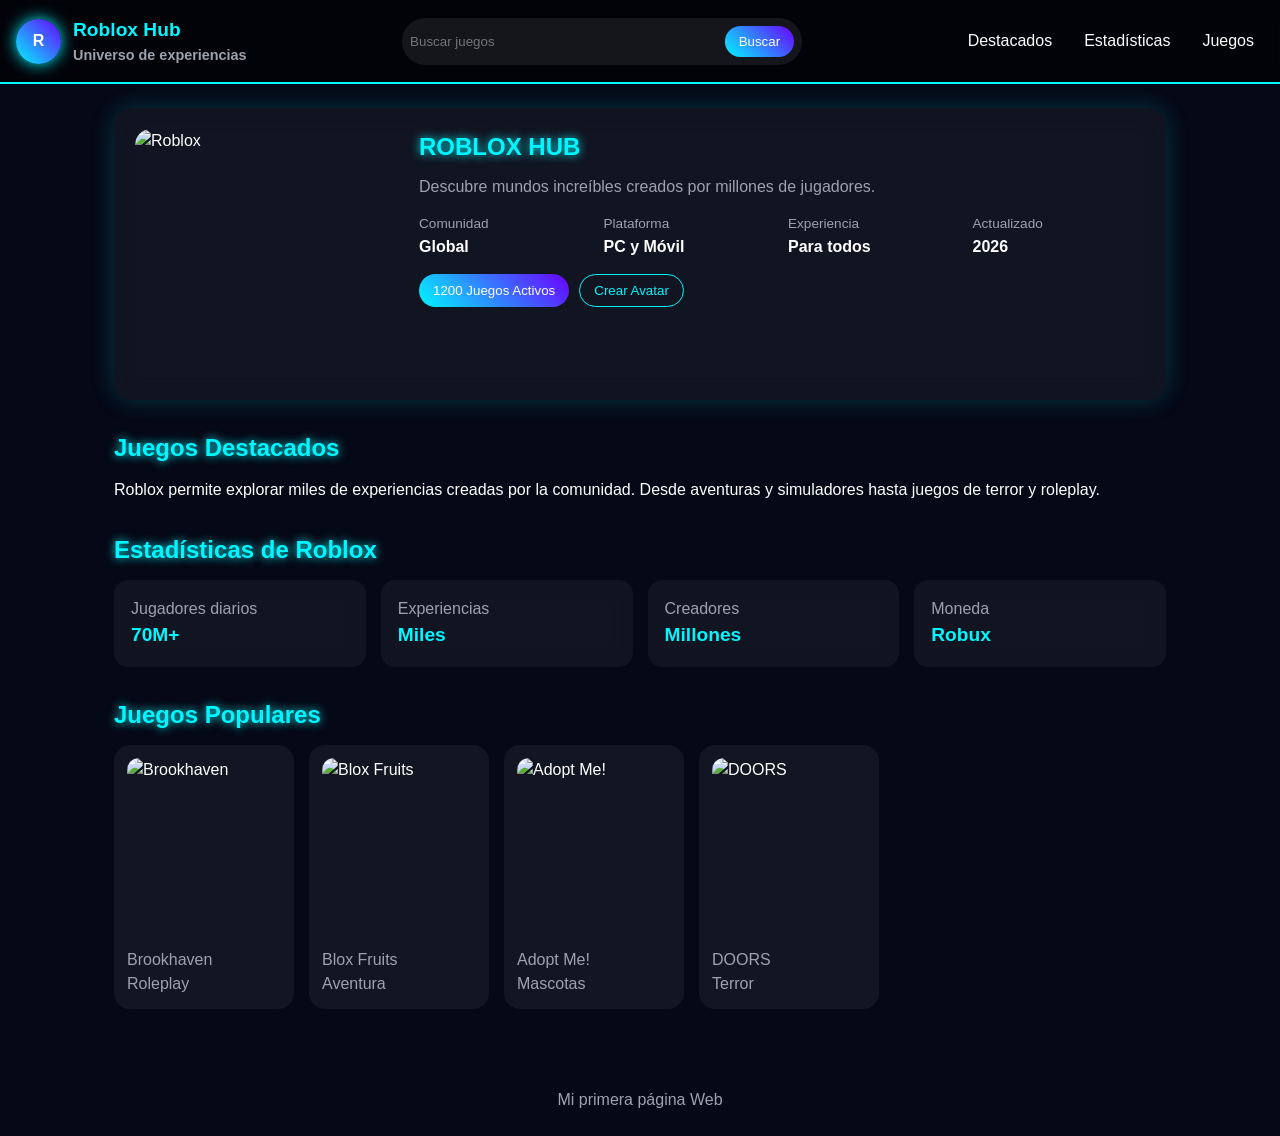
==== Index.html @ dd4cb3a9 "Initial commit" ====
<!DOCTYPE html>
<html lang="es">
<head>
    <meta charset="UTF-8">
    <meta name="viewport" content="width=device-width, initial-scale=1.0">
    <title>Roblox Hub</title>
    <meta name="description" content="Explora los juegos más populares de Roblox.">
    <link rel="stylesheet" href="style.css">
</head>
<body>

    <header class="site-header">
        <div class="brand">
            <span class="brand-icon">R</span>

            <div>
                <p class="brand-title">Roblox Hub</p>
                <p class="brand-subtitle"><strong>Universo de experiencias</strong></p>
            </div>
        </div>

        <form class="search">
            <input type="text" placeholder="Buscar juegos">
            <button type="submit">Buscar</button>
        </form>

        <nav class="main-nav">
            <a href="#destacados">Destacados</a>
            <a href="#stats">Estadísticas</a>
            <a href="#juegos">Juegos</a>
        </nav>
    </header>

    <main class="page">

        <section class="profile">
            <img src="roblox.jpg" alt="Roblox" class="profile-photo">

            <div class="profile-info">
                <h1>ROBLOX HUB</h1>

                <p class="role">
                    Descubre mundos increíbles creados por millones de jugadores.
                </p>

                <div class="profile-meta">

                    <div>
                        <p class="meta-label">Comunidad</p>
                        <p class="meta-value">Global</p>
                    </div>

                    <div>
                        <p class="meta-label">Plataforma</p>
                        <p class="meta-value">PC y Móvil</p>
                    </div>

                    <div>
                        <p class="meta-label">Experiencia</p>
                        <p class="meta-value">Para todos</p>
                    </div>

                    <div>
                        <p class="meta-label">Actualizado</p>
                        <p class="meta-value">2026</p>
                    </div>

                </div>

                <div class="profile-actions">
                    <button class="badge">1200 Juegos Activos</button>
                    <button class="badge badge-outline">Crear Avatar</button>
                </div>
            </div>
        </section>

        <section class="section" id="destacados">
            <header class="section-header">
                <h2>Juegos Destacados</h2>
            </header>

            <p>
                Roblox permite explorar miles de experiencias creadas por la comunidad.
                Desde aventuras y simuladores hasta juegos de terror y roleplay.
            </p>
        </section>

        <section class="section" id="stats">
            <header class="section-header">
                <h2>Estadísticas de Roblox</h2>
            </header>

            <div class="card-grid">

                <article class="card">
                    <p class="card-title">Jugadores diarios</p>
                    <p class="card-value">70M+</p>
                </article>

                <article class="card">
                    <p class="card-title">Experiencias</p>
                    <p class="card-value">Miles</p>
                </article>

                <article class="card">
                    <p class="card-title">Creadores</p>
                    <p class="card-value">Millones</p>
                </article>

                <article class="card">
                    <p class="card-title">Moneda</p>
                    <p class="card-value">Robux</p>
                </article>

            </div>
        </section>

        <section class="section" id="juegos">
            <header class="section-header">
                <h2>Juegos Populares</h2>
            </header>

            <div class="card-grid card-grid--photos">

                <article class="photo-card">
                    <img src="BrookHaven.jpg" alt="Brookhaven" class="photo-card-image">
                    <p class="card-title">Brookhaven</p>
                    <p class="card-subtitle">Roleplay</p>
                </article>

                <article class="photo-card">
                    <img src="BloxFruits.jpg" alt="Blox Fruits" class="photo-card-image">
                    <p class="card-title">Blox Fruits</p>
                    <p class="card-subtitle">Aventura</p>
                </article>

                <article class="photo-card">
                    <img src="AdoptMe.jpg" alt="Adopt Me!" class="photo-card-image">
                    <p class="card-title">Adopt Me!</p>
                    <p class="card-subtitle">Mascotas</p>
                </article>

                <article class="photo-card">
                    <img src="DOORS.jpg" alt="DOORS" class="photo-card-image">
                    <p class="card-title">DOORS</p>
                    <p class="card-subtitle">Terror</p>
                </article>

            </div>
        </section>

    </main>

    <footer class="site-footer">
        <p>Mi primera página Web</p>
    </footer>

</body>
</html>
---- style.css ----
*{
    margin:0;
    padding:0;
    box-sizing:border-box;
}

:root{
    --bg:#050816;
    --text:#ffffff;
    --muted:#9ca3af;
    --primary:#00f7ff;
    --secondary:#6a00ff;
    --card:rgba(255,255,255,0.05);
    --border:rgba(255, 255, 255, 0);
    --shadow:0 0 25px rgba(0, 247, 255, 0.2);
}

body{
    font-family:'Segoe UI', Tahoma, Geneva, Verdana, sans-serif;
    background:var(--bg);
    color:var(--text);
    line-height:1.5;
    animation: fadeIn 0.8s ease-in-out;
}

@keyframes fadeIn{
    from{opacity:0}
    to{opacity:1}
}

a{
    text-decoration:none;
    color:inherit;
}

.site-header{
    display:flex;
    align-items:center;
    justify-content:space-between;
    gap:16px;
    padding:16px;
    background:rgba(0,0,0,0.6);
    backdrop-filter:blur(10px);
    border-bottom:2px solid var(--primary);
    position:static;
    animation: slideDown 0.8s ease;
}

@keyframes slideDown{
    from{transform:translateY(-20px);opacity:0}
    to{transform:translateY(0);opacity:1}
}

.brand{
    display:flex;
    align-items:center;
    gap:12px;
}

.brand-icon{
    width:45px;
    height:45px;
    border-radius:50%;
    background:linear-gradient(45deg,var(--primary),var(--secondary));
    color:white;
    display:flex;
    align-items:center;
    justify-content:center;
    font-weight:bold;
    box-shadow:0 0 15px var(--primary);
    animation: pulse 2s infinite;
}

@keyframes pulse{
    0%{box-shadow:0 0 10px var(--primary)}
    50%{box-shadow:0 0 25px var(--secondary)}
    100%{box-shadow:0 0 10px var(--primary)}
}

.brand-title{
    color:var(--primary);
    font-weight:700;
    font-size:1.2rem;
}

.brand-subtitle{
    color:var(--muted);
    font-size:0.9rem;
}

.search{
    display:flex;
    gap:8px;
    background:rgba(255,255,255,0.08);
    padding:8px;
    border-radius:999px;
    flex:1;
    max-width:400px;
}

.search input{
    border:none;
    outline:none;
    flex:1;
    background:transparent;
    color:white;
}

.search button{
    border:none;
    background:linear-gradient(45deg,var(--primary),var(--secondary));
    color:white;
    padding:8px 14px;
    border-radius:999px;
    cursor:pointer;
    transition:0.3s;
}

.search button:hover{
    transform:scale(1.05);
}

.main-nav{
    display:flex;
    gap:12px;
}

.main-nav a{
    color:white;
    padding:6px 10px;
    border-radius:999px;
    transition:.3s;
}

.main-nav a:hover{
    color:var(--primary);
    transform:translateY(-2px);
}

.page{
    max-width:1100px;
    margin:auto;
    padding:24px;
}

.profile{
    display:grid;
    grid-template-columns:260px 1fr;
    gap:24px;
    background:var(--card);
    backdrop-filter:blur(12px);
    border:1px solid var(--border);
    border-radius:18px;
    padding:20px;
    box-shadow:var(--shadow);
    animation: fadeUp 1s ease;
}

@keyframes fadeUp{
    from{transform:translateY(20px);opacity:0}
    to{transform:translateY(0);opacity:1}
}

.profile-photo{
    width:100%;
    height:250px;
    object-fit:cover;
    border-radius:16px;
    transition:0.4s;
}

.profile-photo:hover{
    transform:scale(1.03);
}

.profile-info h1{
    color:var(--primary);
    margin-bottom:10px;
    text-shadow:0 0 10px var(--primary);
    animation: glow 3s infinite;
}

@keyframes glow{
    0%{text-shadow:0 0 5px var(--primary)}
    50%{text-shadow:0 0 20px var(--primary),0 0 30px var(--secondary)}
    100%{text-shadow:0 0 5px var(--primary)}
}

.role{
    color:var(--muted);
    margin-bottom:15px;
}

.profile-meta{
    display:grid;
    grid-template-columns:repeat(auto-fit,minmax(120px,1fr));
    gap:12px;
    margin-bottom:15px;
}

.meta-label{
    color:var(--muted);
    font-size:0.85rem;
}

.meta-value{
    font-weight:bold;
}

.profile-actions{
    display:flex;
    gap:10px;
}

.badge{
    border:none;
    background:linear-gradient(45deg,var(--primary),var(--secondary));
    color:white;
    padding:8px 14px;
    border-radius:999px;
    cursor:pointer;
    transition:0.3s;
}

.badge:hover{
    transform:scale(1.05);
}

.badge-outline{
    background:transparent;
    border:1px solid var(--primary);
    color:var(--primary);
}

.section{
    margin-top:30px;
    animation: fadeUp 1s ease;
}

.section-header{
    margin-bottom:12px;
}

.section-header h2{
    color:var(--primary);
    text-shadow:0 0 10px var(--primary);
    animation: glow 3s infinite;
}

.card-grid{
    display:grid;
    grid-template-columns:repeat(auto-fit,minmax(180px,1fr));
    gap:15px;
}

.card{
    background:var(--card);
    border:1px solid var(--border);
    padding:16px;
    border-radius:14px;
    backdrop-filter:blur(10px);
    transition:.3s;
}

.card:hover{
    transform:translateY(-10px);
    box-shadow:0 0 20px var(--primary);
}

.card-title{
    color:var(--muted);
}

.card-value{
    color:var(--primary);
    font-size:1.2rem;
    font-weight:bold;
}

.card-grid--photos{
    grid-template-columns:repeat(auto-fit,minmax(180px,1fr));
}

.photo-card{
    background:var(--card);
    border:1px solid var(--border);
    padding:12px;
    border-radius:16px;
    transition:.3s;
}

.photo-card:hover{
    transform:scale(1.04);
    box-shadow:0 0 20px var(--primary);
}

.photo-card-image{
    width:100%;
    height:180px;
    object-fit:cover;
    border-radius:12px;
    display:block;
    margin-bottom:10px;
    transition:0.4s;
}

.photo-card:hover .photo-card-image{
    transform:scale(1.08);
}

.card-subtitle{
    color:var(--muted);
}

.site-footer{
    text-align:center;
    padding:24px;
    margin-top:30px;
    color:var(--muted);
    border-top:1px solid var(--border);
    animation: fadeUp 1s ease;
}

.card-grid--photos{
    display:flex;
    gap:15px;
    overflow:hidden;
    width:100%;
}

.card-grid--photos{
    flex-wrap:nowrap;
}

.card-grid--photos .photo-card{
    min-width:180px;
    flex-shrink:0;
}

.card-grid--photos{
    animation: loopMove 14s linear infinite;
    width:max-content;
}

@keyframes loopMove{
    0%{
        transform:translateX(0);
    }
    100%{
        transform:translateX(-50%);
    }
}

.card-grid--photos:hover{
    animation-play-state:paused;
}
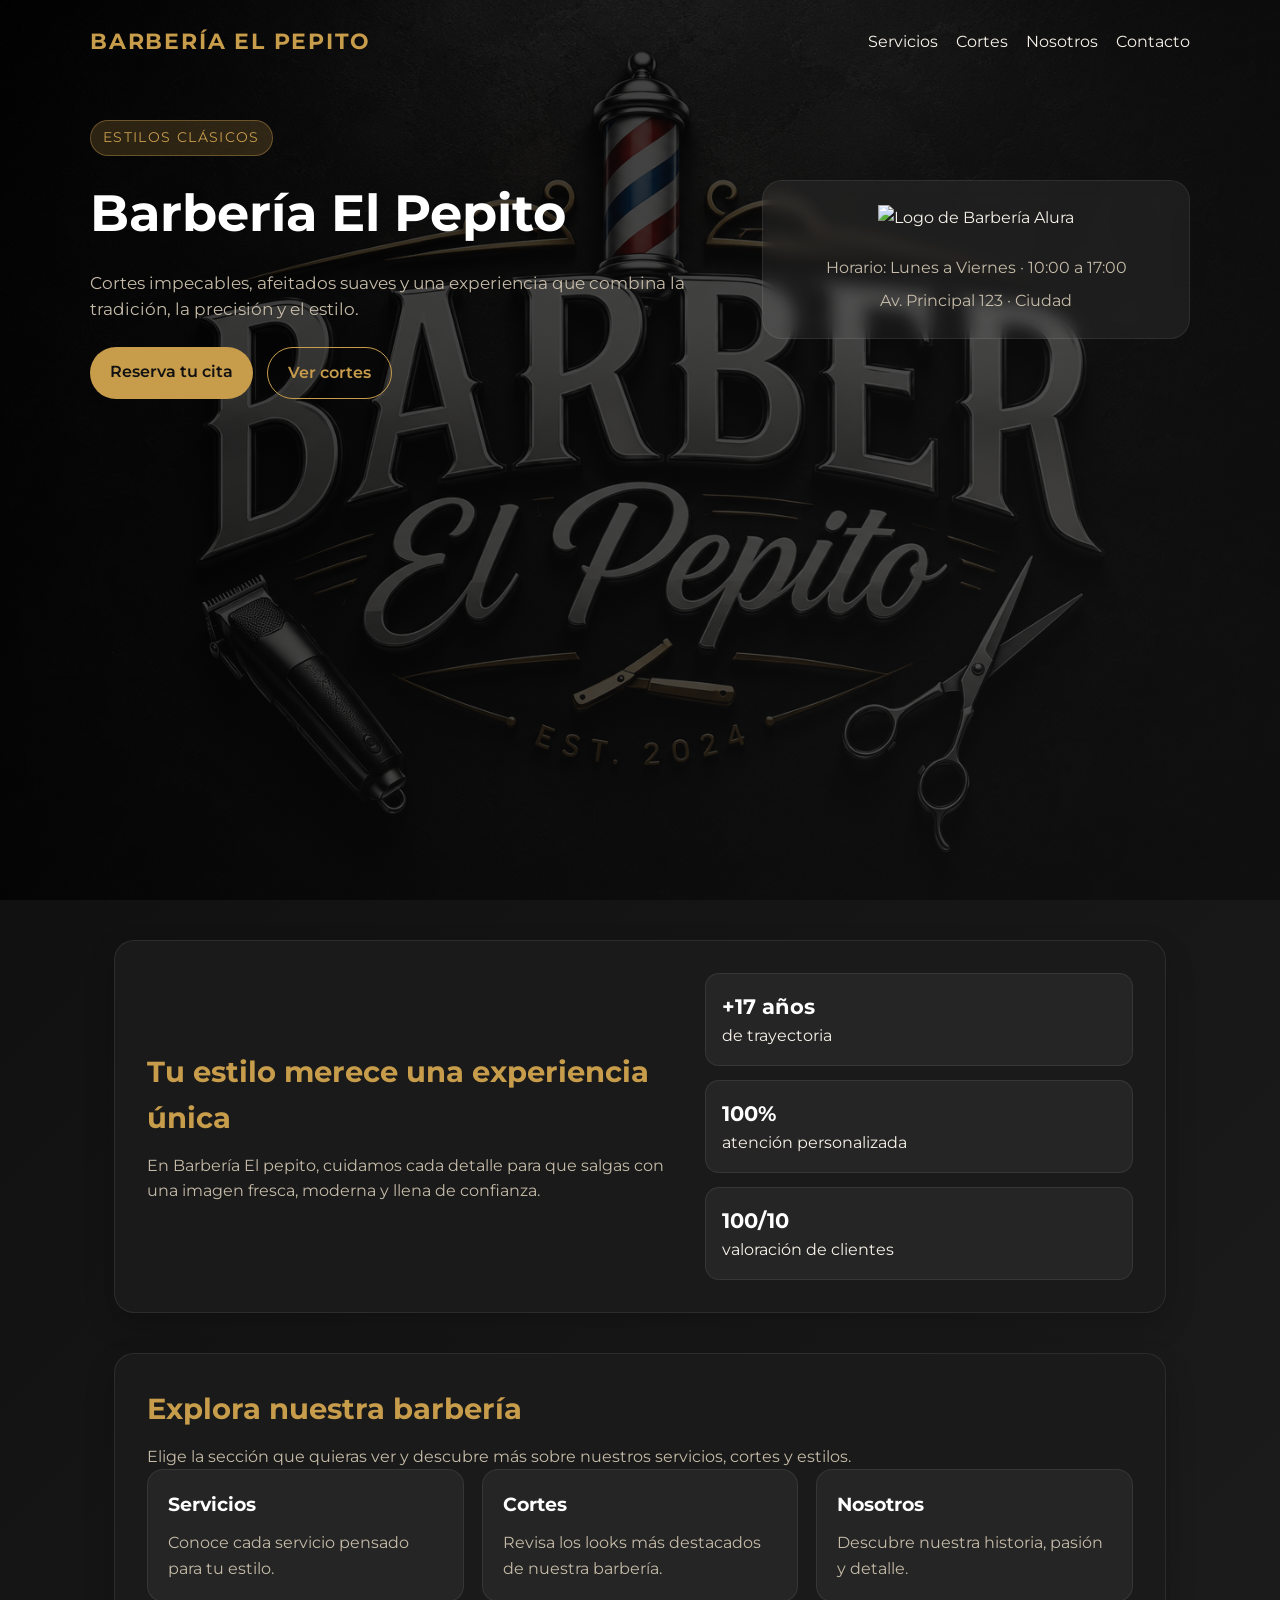
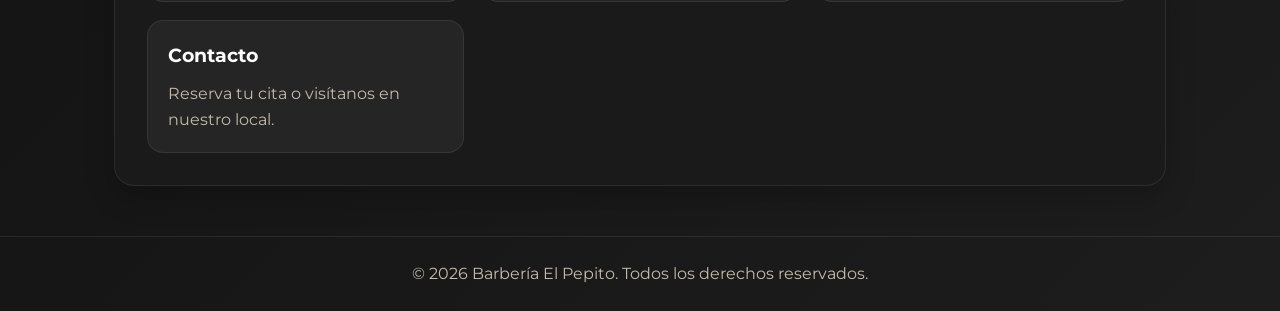
==== commit 269f7324: "first commit" ====
--- a/Index.html
+++ b/Index.html
@@ -3,157 +3,94 @@
 <head>
     <meta charset="UTF-8">
     <meta name="viewport" content="width=device-width, initial-scale=1.0">
-    <title>Roblox Hub</title>
-    <meta name="description" content="Explora los juegos más populares de Roblox.">
+    <title>Barbería El Pepito | Estilo y tradición</title>
+    <meta name="description" content="Descubre Barbería Alura, tu lugar para cortes, afeitados y estilo clásico con un toque moderno.">
+    <link rel="preconnect" href="https://fonts.googleapis.com">
+    <link rel="preconnect" href="https://fonts.gstatic.com" crossorigin>
+    <link href="https://fonts.googleapis.com/css2?family=Montserrat:wght@300;400;600;700&display=swap" rel="stylesheet">
     <link rel="stylesheet" href="style.css">
 </head>
 <body>
+    <header class="hero home-hero">
+        <nav class="nav">
+            <a class="brand" href="Index.html">Barbería El Pepito</a>
+            <div class="nav-links">
+                <a href="servicios.html">Servicios</a>
+                <a href="cortes.html">Cortes</a>
+                <a href="nosotros.html">Nosotros</a>
+                <a href="contacto.html">Contacto</a>
+            </div>
+        </nav>
 
-    <header class="site-header">
-        <div class="brand">
-            <span class="brand-icon">R</span>
+        <div class="hero-content">
+            <div class="hero-copy">
+                <p class="eyebrow">Estilos Clásicos</p>
+                <h1>Barbería El Pepito</h1>
+                <p class="hero-text">Cortes impecables, afeitados suaves y una experiencia que combina la tradición, la precisión y el estilo.</p>
+                <div class="hero-actions">
+                    <a class="btn btn-primary" href="contacto.html">Reserva tu cita</a>
+                    <a class="btn btn-secondary" href="cortes.html">Ver cortes</a>
+                </div>
+            </div>
 
-            <div>
-                <p class="brand-title">Roblox Hub</p>
-                <p class="brand-subtitle"><strong>Universo de experiencias</strong></p>
+            <div class="hero-card">
+                <img src="barberia-alura/img/page2/logo.png" alt="Logo de Barbería Alura">
+                <p>Horario: Lunes a Viernes · 10:00 a 17:00</p>
+                <p>Av. Principal 123 · Ciudad</p>
             </div>
         </div>
-
-        <form class="search">
-            <input type="text" placeholder="Buscar juegos">
-            <button type="submit">Buscar</button>
-        </form>
-
-        <nav class="main-nav">
-            <a href="#destacados">Destacados</a>
-            <a href="#stats">Estadísticas</a>
-            <a href="#juegos">Juegos</a>
-        </nav>
     </header>
 
-    <main class="page">
-
-        <section class="profile">
-            <img src="roblox.jpg" alt="Roblox" class="profile-photo">
-
-            <div class="profile-info">
-                <h1>ROBLOX HUB</h1>
-
-                <p class="role">
-                    Descubre mundos increíbles creados por millones de jugadores.
-                </p>
-
-                <div class="profile-meta">
-
-                    <div>
-                        <p class="meta-label">Comunidad</p>
-                        <p class="meta-value">Global</p>
-                    </div>
-
-                    <div>
-                        <p class="meta-label">Plataforma</p>
-                        <p class="meta-value">PC y Móvil</p>
-                    </div>
-
-                    <div>
-                        <p class="meta-label">Experiencia</p>
-                        <p class="meta-value">Para todos</p>
-                    </div>
-
-                    <div>
-                        <p class="meta-label">Actualizado</p>
-                        <p class="meta-value">2026</p>
-                    </div>
-
-                </div>
-
-                <div class="profile-actions">
-                    <button class="badge">1200 Juegos Activos</button>
-                    <button class="badge badge-outline">Crear Avatar</button>
-                </div>
+    <main>
+        <section class="section intro">
+            <div class="section-text">
+                <h2>Tu estilo merece una experiencia única</h2>
+                <p>En Barbería El pepito, cuidamos cada detalle para que salgas con una imagen fresca, moderna y llena de confianza.</p>
+            </div>
+            <div class="stats">
+                <article>
+                    <strong>+17 años</strong>
+                    <span>de trayectoria</span>
+                </article>
+                <article>
+                    <strong>100%</strong>
+                    <span>atención personalizada</span>
+                </article>
+                <article>
+                    <strong>100/10</strong>
+                    <span>valoración de clientes</span>
+                </article>
             </div>
         </section>
 
-        <section class="section" id="destacados">
-            <header class="section-header">
-                <h2>Juegos Destacados</h2>
-            </header>
-
-            <p>
-                Roblox permite explorar miles de experiencias creadas por la comunidad.
-                Desde aventuras y simuladores hasta juegos de terror y roleplay.
-            </p>
-        </section>
-
-        <section class="section" id="stats">
-            <header class="section-header">
-                <h2>Estadísticas de Roblox</h2>
-            </header>
-
-            <div class="card-grid">
-
-                <article class="card">
-                    <p class="card-title">Jugadores diarios</p>
-                    <p class="card-value">70M+</p>
-                </article>
-
-                <article class="card">
-                    <p class="card-title">Experiencias</p>
-                    <p class="card-value">Miles</p>
-                </article>
-
-                <article class="card">
-                    <p class="card-title">Creadores</p>
-                    <p class="card-value">Millones</p>
-                </article>
-
-                <article class="card">
-                    <p class="card-title">Moneda</p>
-                    <p class="card-value">Robux</p>
-                </article>
-
+        <section class="section explore">
+            <h2>Explora nuestra barbería</h2>
+            <p>Elige la sección que quieras ver y descubre más sobre nuestros servicios, cortes y estilos.</p>
+            <div class="cards explore-cards">
+                <a class="card link-card" href="servicios.html">
+                    <h3>Servicios</h3>
+                    <p>Conoce cada servicio pensado para tu estilo.</p>
+                </a>
+                <a class="card link-card" href="cortes.html">
+                    <h3>Cortes</h3>
+                    <p>Revisa los looks más destacados de nuestra barbería.</p>
+                </a>
+                <a class="card link-card" href="nosotros.html">
+                    <h3>Nosotros</h3>
+                    <p>Descubre nuestra historia, pasión y detalle.</p>
+                </a>
+                <a class="card link-card" href="contacto.html">
+                    <h3>Contacto</h3>
+                    <p>Reserva tu cita o visítanos en nuestro local.</p>
+                </a>
             </div>
         </section>
-
-        <section class="section" id="juegos">
-            <header class="section-header">
-                <h2>Juegos Populares</h2>
-            </header>
-
-            <div class="card-grid card-grid--photos">
-
-                <article class="photo-card">
-                    <img src="BrookHaven.jpg" alt="Brookhaven" class="photo-card-image">
-                    <p class="card-title">Brookhaven</p>
-                    <p class="card-subtitle">Roleplay</p>
-                </article>
-
-                <article class="photo-card">
-                    <img src="BloxFruits.jpg" alt="Blox Fruits" class="photo-card-image">
-                    <p class="card-title">Blox Fruits</p>
-                    <p class="card-subtitle">Aventura</p>
-                </article>
-
-                <article class="photo-card">
-                    <img src="AdoptMe.jpg" alt="Adopt Me!" class="photo-card-image">
-                    <p class="card-title">Adopt Me!</p>
-                    <p class="card-subtitle">Mascotas</p>
-                </article>
-
-                <article class="photo-card">
-                    <img src="DOORS.jpg" alt="DOORS" class="photo-card-image">
-                    <p class="card-title">DOORS</p>
-                    <p class="card-subtitle">Terror</p>
-                </article>
-
-            </div>
-        </section>
-
     </main>
 
-    <footer class="site-footer">
-        <p>Mi primera página Web</p>
+    <footer class="footer">
+        <p>© 2026 Barbería El Pepito. Todos los derechos reservados.</p>
     </footer>
+
 
 </body>
 </html>
--- a/style.css
+++ b/style.css
@@ -1,356 +1,475 @@
-*{
-    margin:0;
-    padding:0;
-    box-sizing:border-box;
-}
-
-:root{
-    --bg:#050816;
-    --text:#ffffff;
-    --muted:#9ca3af;
-    --primary:#00f7ff;
-    --secondary:#6a00ff;
-    --card:rgba(255,255,255,0.05);
-    --border:rgba(255, 255, 255, 0);
-    --shadow:0 0 25px rgba(0, 247, 255, 0.2);
-}
-
-body{
-    font-family:'Segoe UI', Tahoma, Geneva, Verdana, sans-serif;
-    background:var(--bg);
-    color:var(--text);
-    line-height:1.5;
-    animation: fadeIn 0.8s ease-in-out;
-}
-
-@keyframes fadeIn{
-    from{opacity:0}
-    to{opacity:1}
-}
-
-a{
-    text-decoration:none;
-    color:inherit;
-}
-
-.site-header{
-    display:flex;
-    align-items:center;
-    justify-content:space-between;
-    gap:16px;
-    padding:16px;
-    background:rgba(0,0,0,0.6);
-    backdrop-filter:blur(10px);
-    border-bottom:2px solid var(--primary);
-    position:static;
-    animation: slideDown 0.8s ease;
-}
-
-@keyframes slideDown{
-    from{transform:translateY(-20px);opacity:0}
-    to{transform:translateY(0);opacity:1}
-}
-
-.brand{
-    display:flex;
-    align-items:center;
-    gap:12px;
-}
-
-.brand-icon{
-    width:45px;
-    height:45px;
-    border-radius:50%;
-    background:linear-gradient(45deg,var(--primary),var(--secondary));
-    color:white;
-    display:flex;
-    align-items:center;
-    justify-content:center;
-    font-weight:bold;
-    box-shadow:0 0 15px var(--primary);
-    animation: pulse 2s infinite;
-}
-
-@keyframes pulse{
-    0%{box-shadow:0 0 10px var(--primary)}
-    50%{box-shadow:0 0 25px var(--secondary)}
-    100%{box-shadow:0 0 10px var(--primary)}
-}
-
-.brand-title{
-    color:var(--primary);
-    font-weight:700;
-    font-size:1.2rem;
-}
-
-.brand-subtitle{
-    color:var(--muted);
-    font-size:0.9rem;
-}
-
-.search{
-    display:flex;
-    gap:8px;
-    background:rgba(255,255,255,0.08);
-    padding:8px;
-    border-radius:999px;
-    flex:1;
-    max-width:400px;
-}
-
-.search input{
-    border:none;
-    outline:none;
-    flex:1;
-    background:transparent;
-    color:white;
-}
-
-.search button{
-    border:none;
-    background:linear-gradient(45deg,var(--primary),var(--secondary));
-    color:white;
-    padding:8px 14px;
-    border-radius:999px;
-    cursor:pointer;
-    transition:0.3s;
-}
-
-.search button:hover{
-    transform:scale(1.05);
-}
-
-.main-nav{
-    display:flex;
-    gap:12px;
-}
-
-.main-nav a{
-    color:white;
-    padding:6px 10px;
-    border-radius:999px;
-    transition:.3s;
-}
-
-.main-nav a:hover{
-    color:var(--primary);
-    transform:translateY(-2px);
-}
-
-.page{
-    max-width:1100px;
-    margin:auto;
-    padding:24px;
-}
-
-.profile{
-    display:grid;
-    grid-template-columns:260px 1fr;
-    gap:24px;
-    background:var(--card);
-    backdrop-filter:blur(12px);
-    border:1px solid var(--border);
-    border-radius:18px;
-    padding:20px;
-    box-shadow:var(--shadow);
-    animation: fadeUp 1s ease;
-}
-
-@keyframes fadeUp{
-    from{transform:translateY(20px);opacity:0}
-    to{transform:translateY(0);opacity:1}
-}
-
-.profile-photo{
-    width:100%;
-    height:250px;
-    object-fit:cover;
-    border-radius:16px;
-    transition:0.4s;
-}
-
-.profile-photo:hover{
-    transform:scale(1.03);
-}
-
-.profile-info h1{
-    color:var(--primary);
-    margin-bottom:10px;
-    text-shadow:0 0 10px var(--primary);
-    animation: glow 3s infinite;
-}
-
-@keyframes glow{
-    0%{text-shadow:0 0 5px var(--primary)}
-    50%{text-shadow:0 0 20px var(--primary),0 0 30px var(--secondary)}
-    100%{text-shadow:0 0 5px var(--primary)}
-}
-
-.role{
-    color:var(--muted);
-    margin-bottom:15px;
-}
-
-.profile-meta{
-    display:grid;
-    grid-template-columns:repeat(auto-fit,minmax(120px,1fr));
-    gap:12px;
-    margin-bottom:15px;
-}
-
-.meta-label{
-    color:var(--muted);
-    font-size:0.85rem;
-}
-
-.meta-value{
-    font-weight:bold;
-}
-
-.profile-actions{
-    display:flex;
-    gap:10px;
-}
-
-.badge{
-    border:none;
-    background:linear-gradient(45deg,var(--primary),var(--secondary));
-    color:white;
-    padding:8px 14px;
-    border-radius:999px;
-    cursor:pointer;
-    transition:0.3s;
-}
-
-.badge:hover{
-    transform:scale(1.05);
-}
-
-.badge-outline{
-    background:transparent;
-    border:1px solid var(--primary);
-    color:var(--primary);
-}
-
-.section{
-    margin-top:30px;
-    animation: fadeUp 1s ease;
-}
-
-.section-header{
-    margin-bottom:12px;
-}
-
-.section-header h2{
-    color:var(--primary);
-    text-shadow:0 0 10px var(--primary);
-    animation: glow 3s infinite;
-}
-
-.card-grid{
-    display:grid;
-    grid-template-columns:repeat(auto-fit,minmax(180px,1fr));
-    gap:15px;
-}
-
-.card{
-    background:var(--card);
-    border:1px solid var(--border);
-    padding:16px;
-    border-radius:14px;
-    backdrop-filter:blur(10px);
-    transition:.3s;
-}
-
-.card:hover{
-    transform:translateY(-10px);
-    box-shadow:0 0 20px var(--primary);
-}
-
-.card-title{
-    color:var(--muted);
-}
-
-.card-value{
-    color:var(--primary);
-    font-size:1.2rem;
-    font-weight:bold;
-}
-
-.card-grid--photos{
-    grid-template-columns:repeat(auto-fit,minmax(180px,1fr));
-}
-
-.photo-card{
-    background:var(--card);
-    border:1px solid var(--border);
-    padding:12px;
-    border-radius:16px;
-    transition:.3s;
-}
-
-.photo-card:hover{
-    transform:scale(1.04);
-    box-shadow:0 0 20px var(--primary);
-}
-
-.photo-card-image{
-    width:100%;
-    height:180px;
-    object-fit:cover;
-    border-radius:12px;
-    display:block;
-    margin-bottom:10px;
-    transition:0.4s;
-}
-
-.photo-card:hover .photo-card-image{
-    transform:scale(1.08);
-}
-
-.card-subtitle{
-    color:var(--muted);
-}
-
-.site-footer{
-    text-align:center;
-    padding:24px;
-    margin-top:30px;
-    color:var(--muted);
-    border-top:1px solid var(--border);
-    animation: fadeUp 1s ease;
-}
-
-.card-grid--photos{
-    display:flex;
-    gap:15px;
-    overflow:hidden;
-    width:100%;
-}
-
-.card-grid--photos{
-    flex-wrap:nowrap;
-}
-
-.card-grid--photos .photo-card{
-    min-width:180px;
-    flex-shrink:0;
-}
-
-.card-grid--photos{
-    animation: loopMove 14s linear infinite;
-    width:max-content;
-}
-
-@keyframes loopMove{
-    0%{
-        transform:translateX(0);
-    }
-    100%{
-        transform:translateX(-50%);
-    }
-}
-
-.card-grid--photos:hover{
-    animation-play-state:paused;
+* {
+    margin: 0;
+    padding: 0;
+    box-sizing: border-box;
+}
+
+:root {
+    --bg: #111111;
+    --panel: #1a1a1a;
+    --panel-2: #252525;
+    --text: #f7f2e9;
+    --muted: #c5bba8;
+    --accent: #c79c4b;
+    --accent-dark: #8f6628;
+    --border: rgba(255,255,255,0.08);
+}
+
+body {
+    font-family: 'Montserrat', sans-serif;
+    background: linear-gradient(135deg, #0c0c0c, #1d1d1d);
+    color: var(--text);
+    line-height: 1.6;
+}
+
+a {
+    color: inherit;
+    text-decoration: none;
+}
+
+.hero {
+    min-height: 100vh;
+    padding: 24px 24px 60px;
+    background: linear-gradient(135deg, #0c0c0c, #1d1d1d);
+    position: relative;
+}
+
+.home-hero {
+    background: linear-gradient(120deg, rgba(0,0,0,0.78), rgba(20,20,20,0.72)), url('Fondo el pepito.png') center/cover;
+}
+
+.inner-hero {
+    min-height: 70vh;
+}
+
+.nav {
+    max-width: 1100px;
+    margin: 0 auto 60px;
+    display: flex;
+    justify-content: space-between;
+    align-items: center;
+    gap: 20px;
+}
+
+.brand {
+    font-size: 1.4rem;
+    font-weight: 700;
+    letter-spacing: 0.08em;
+    text-transform: uppercase;
+    color: var(--accent);
+}
+
+.nav-links {
+    display: flex;
+    gap: 18px;
+    flex-wrap: wrap;
+}
+
+.nav-links a {
+    color: var(--text);
+    transition: color 0.3s ease;
+}
+
+.nav-links a:hover {
+    color: var(--accent);
+}
+
+.hero-content {
+    max-width: 1100px;
+    margin: 0 auto;
+    display: grid;
+    grid-template-columns: 1.2fr 0.8fr;
+    gap: 30px;
+    align-items: center;
+}
+
+.eyebrow {
+    display: inline-block;
+    padding: 6px 12px;
+    background: rgba(199, 156, 75, 0.2);
+    border: 1px solid rgba(199, 156, 75, 0.4);
+    color: var(--accent);
+    border-radius: 999px;
+    margin-bottom: 16px;
+    font-size: 0.85rem;
+    text-transform: uppercase;
+    letter-spacing: 0.1em;
+}
+
+.hero h1 {
+    font-size: clamp(2.3rem, 4vw, 4rem);
+    margin-bottom: 16px;
+    color: #fff;
+}
+
+.hero-text {
+    font-size: 1.05rem;
+    max-width: 620px;
+    color: var(--muted);
+    margin-bottom: 24px;
+}
+
+.hero-actions {
+    display: flex;
+    gap: 14px;
+    flex-wrap: wrap;
+}
+
+.btn {
+    display: inline-block;
+    padding: 12px 20px;
+    border-radius: 999px;
+    font-weight: 600;
+    transition: transform 0.3s ease, background 0.3s ease;
+}
+
+.btn:hover {
+    transform: translateY(-2px);
+}
+
+.btn-primary {
+    background: var(--accent);
+    color: #111;
+}
+
+.btn-secondary {
+    border: 1px solid var(--accent);
+    color: var(--accent);
+}
+
+.hero-card {
+    padding: 24px;
+    background: rgba(255,255,255,0.06);
+    border: 1px solid var(--border);
+    border-radius: 20px;
+    backdrop-filter: blur(8px);
+    text-align: center;
+}
+
+.hero-card img {
+    max-width: 220px;
+    margin-bottom: 16px;
+}
+
+.hero-card p {
+    color: var(--muted);
+    margin-top: 8px;
+}
+
+main {
+    max-width: 1100px;
+    margin: 0 auto;
+    padding: 0 24px 50px;
+}
+
+.section {
+    margin-top: 40px;
+    padding: 32px;
+    background: var(--panel);
+    border: 1px solid var(--border);
+    border-radius: 20px;
+    box-shadow: 0 12px 30px rgba(0,0,0,0.2);
+}
+
+.intro {
+    display: grid;
+    grid-template-columns: 1fr 0.8fr;
+    gap: 24px;
+    align-items: center;
+}
+
+.section h2 {
+    font-size: 1.8rem;
+    margin-bottom: 12px;
+    color: var(--accent);
+}
+
+.section p,
+.section li {
+    color: var(--muted);
+}
+
+.explore-cards {
+    grid-template-columns: repeat(2, minmax(0, 1fr));
+}
+
+.link-card {
+    display: block;
+    transition: transform 0.3s ease, border-color 0.3s ease;
+}
+
+.link-card:hover {
+    transform: translateY(-4px);
+    border-color: var(--accent);
+}
+
+.section-heading {
+    margin-bottom: 20px;
+}
+
+.carousel {
+    display: grid;
+    grid-template-columns: auto 1fr auto;
+    align-items: center;
+    gap: 14px;
+}
+
+.carousel-track {
+    position: relative;
+    min-height: 420px;
+    overflow: hidden;
+    border-radius: 18px;
+}
+
+.carousel-slide {
+    position: absolute;
+    inset: 0;
+    opacity: 0;
+    transition: opacity 0.5s ease;
+}
+
+.carousel-slide.active {
+    opacity: 1;
+}
+
+.carousel-slide img {
+    width: 100%;
+    height: 420px;
+    object-fit: cover;
+    display: block;
+    border-radius: 18px;
+}
+
+.carousel-caption {
+    position: absolute;
+    left: 0;
+    right: 0;
+    bottom: 0;
+    padding: 20px;
+    background: linear-gradient(transparent, rgba(0,0,0,0.8));
+    border-bottom-left-radius: 18px;
+    border-bottom-right-radius: 18px;
+}
+
+.carousel-caption h3 {
+    color: #fff;
+    margin-bottom: 6px;
+}
+
+.carousel-btn {
+    border: none;
+    width: 42px;
+    height: 42px;
+    border-radius: 50%;
+    background: var(--accent);
+    color: #111;
+    font-size: 1rem;
+    cursor: pointer;
+}
+
+.carousel-dots {
+    display: flex;
+    justify-content: center;
+    gap: 8px;
+    margin-top: 16px;
+}
+
+.dot {
+    width: 10px;
+    height: 10px;
+    border: none;
+    border-radius: 50%;
+    background: rgba(255,255,255,0.35);
+    cursor: pointer;
+}
+
+.dot.active {
+    background: var(--accent);
+}
+
+.stats {
+    display: grid;
+    gap: 14px;
+}
+
+.stats article {
+    background: var(--panel-2);
+    padding: 16px;
+    border-radius: 14px;
+    border: 1px solid var(--border);
+}
+
+.stats strong {
+    display: block;
+    font-size: 1.3rem;
+    color: #fff;
+}
+
+.cards {
+    display: grid;
+    grid-template-columns: repeat(3, minmax(0, 1fr));
+    gap: 18px;
+}
+
+.page-title {
+    max-width: 760px;
+    margin: 80px auto 0;
+    text-align: center;
+}
+
+.page-title h1 {
+    font-size: clamp(2rem, 3.4vw, 3rem);
+    margin-bottom: 12px;
+}
+
+.page-title p {
+    color: var(--muted);
+}
+
+.contact-page p {
+    margin-bottom: 10px;
+}
+
+.cortes-section {
+    display: grid;
+    gap: 24px;
+}
+
+.cortes-intro h2 {
+    margin-bottom: 10px;
+}
+
+.cortes-intro p {
+    color: var(--muted);
+}
+
+.marquee {
+    overflow: hidden;
+    border-radius: 20px;
+    padding: 6px 0;
+}
+
+.marquee-track {
+    display: flex;
+    width: max-content;
+    animation: marquee 20s linear infinite;
+}
+
+.marquee-group {
+    display: flex;
+    gap: 16px;
+    padding: 0 8px;
+}
+
+.marquee-group img {
+    width: 240px;
+    height: 320px;
+    object-fit: cover;
+    border-radius: 16px;
+    flex-shrink: 0;
+}
+
+@keyframes marquee {
+    from {
+        transform: translateX(0);
+    }
+    to {
+        transform: translateX(-50%);
+    }
+}
+
+@media (max-width: 860px) {
+    .marquee-group img {
+        width: 180px;
+        height: 240px;
+    }
+}
+
+.card {
+    padding: 20px;
+    background: var(--panel-2);
+    border: 1px solid var(--border);
+    border-radius: 16px;
+}
+
+.card h3 {
+    margin-bottom: 10px;
+    color: #fff;
+}
+
+.about {
+    display: grid;
+    grid-template-columns: 0.9fr 1.1fr;
+    gap: 24px;
+    align-items: center;
+}
+
+.about-image img {
+    width: 100%;
+    border-radius: 16px;
+    display: block;
+}
+
+.about-content ul {
+    margin-top: 12px;
+    padding-left: 20px;
+}
+
+.contact {
+    text-align: center;
+}
+
+.contact .btn {
+    margin-top: 14px;
+}
+
+.footer {
+    text-align: center;
+    padding: 24px;
+    color: var(--muted);
+    border-top: 1px solid var(--border);
+}
+
+@media (max-width: 860px) {
+    .hero-content,
+    .intro,
+    .about,
+    .cards {
+        grid-template-columns: 1fr;
+    }
+
+    .carousel {
+        grid-template-columns: 1fr;
+    }
+
+    .carousel-btn {
+        display: none;
+    }
+
+    .hero {
+        min-height: auto;
+    }
+}
+
+@media (max-width: 600px) {
+    .hero,
+    .section,
+    main {
+        padding-left: 16px;
+        padding-right: 16px;
+    }
+
+    .nav {
+        flex-direction: column;
+        align-items: flex-start;
+    }
+
+    .hero-actions {
+        flex-direction: column;
+    }
+
+    .btn {
+        width: 100%;
+        text-align: center;
+    }
 }
